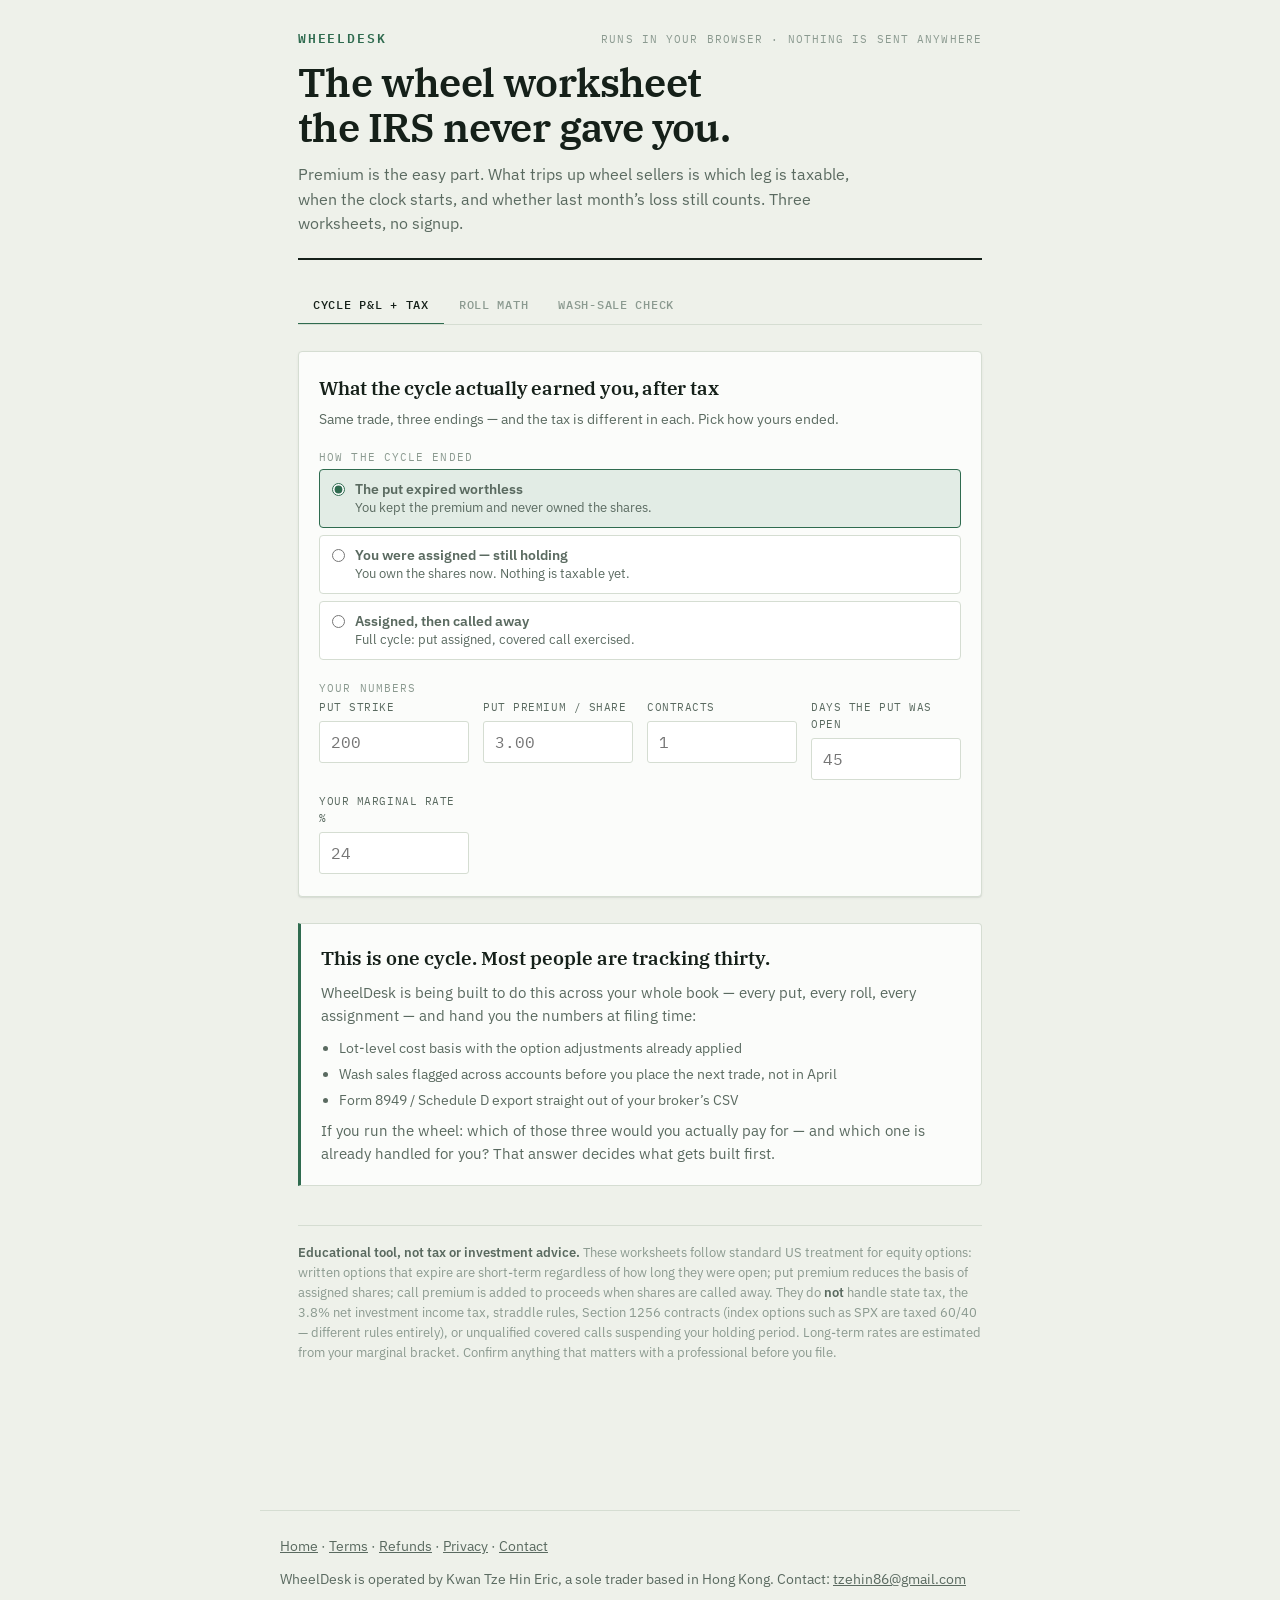
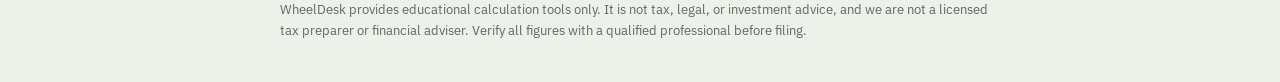
==== index.html @ e628de7b "WheelDesk site: calculators, terms, refunds, privacy, contact" ====
<!doctype html>
<html lang="en">
<head>
<meta charset="utf-8">
<meta name="viewport" content="width=device-width, initial-scale=1">
<meta name="description" content="WheelDesk — free calculators for options wheel traders: cost-basis after assignment, holding-period tax treatment, and a wash-sale checker that catches what your 1099-B misses.">
<title>WheelDesk</title>
<link rel="preconnect" href="https://fonts.googleapis.com">
<link rel="preconnect" href="https://fonts.gstatic.com" crossorigin>
<link rel="stylesheet" href="https://fonts.googleapis.com/css2?family=IBM+Plex+Mono:wght@400;500;600&family=IBM+Plex+Sans:wght@400;500;600&family=IBM+Plex+Serif:wght@500;600&display=swap">

<style>
/* ---------- tokens: light is the complete set ---------- */
:root{
  --paper:#eef1ea;          /* ledger paper, green-biased neutral */
  --sheet:#fbfcfa;
  --ink:#152019;
  --ink-2:#5a6a60;
  --ink-3:#8b9a90;
  --rule:#d5ddd2;
  --rule-2:#e6ebe2;
  --green:#2f6b4f;          /* accounting green */
  --green-soft:#e2ece5;
  --oxide:#a1381f;          /* form-stamp red, for tax owed */
  --oxide-soft:#f6e6e0;
  --field:#ffffff;
  --shadow:0 1px 0 rgba(21,32,25,.05), 0 1px 3px rgba(21,32,25,.06);
}
@media (prefers-color-scheme: dark){
  :root:not([data-theme="light"]){
    --paper:#0c110e;
    --sheet:#141b16;
    --ink:#e2e9e3;
    --ink-2:#94a49a;
    --ink-3:#6d7d73;
    --rule:#26312a;
    --rule-2:#1d2620;
    --green:#5aa77c;
    --green-soft:#16241c;
    --oxide:#e07e63;
    --oxide-soft:#2a1a15;
    --field:#0f1611;
    --shadow:0 1px 0 rgba(0,0,0,.3), 0 1px 3px rgba(0,0,0,.35);
  }
}
:root[data-theme="dark"]{
  --paper:#0c110e;
  --sheet:#141b16;
  --ink:#e2e9e3;
  --ink-2:#94a49a;
  --ink-3:#6d7d73;
  --rule:#26312a;
  --rule-2:#1d2620;
  --green:#5aa77c;
  --green-soft:#16241c;
  --oxide:#e07e63;
  --oxide-soft:#2a1a15;
  --field:#0f1611;
  --shadow:0 1px 0 rgba(0,0,0,.3), 0 1px 3px rgba(0,0,0,.35);
}

*{box-sizing:border-box}
body{
  margin:0;
  background:var(--paper);
  color:var(--ink);
  font-family:"IBM Plex Sans",-apple-system,BlinkMacSystemFont,"Segoe UI",Roboto,sans-serif;
  font-size:15px;
  line-height:1.55;
  -webkit-font-smoothing:antialiased;
}
.wrap{max-width:720px;margin:0 auto;padding:28px 18px 72px;display:flex;flex-direction:column;gap:26px}

/* ---------- masthead ---------- */
.mast{display:flex;flex-direction:column;gap:12px;padding-bottom:22px;border-bottom:2px solid var(--ink)}
.mast-top{display:flex;align-items:baseline;justify-content:space-between;gap:12px;flex-wrap:wrap}
.mark{
  font-family:"IBM Plex Mono",ui-monospace,monospace;font-weight:600;font-size:13px;
  letter-spacing:.14em;text-transform:uppercase;color:var(--green);
}
.stamp{
  font-family:"IBM Plex Mono",ui-monospace,monospace;font-size:11px;letter-spacing:.1em;
  text-transform:uppercase;color:var(--ink-3);
}
h1{
  font-family:"IBM Plex Serif",Georgia,serif;font-weight:600;
  font-size:clamp(28px,5.4vw,40px);line-height:1.12;letter-spacing:-.015em;
  margin:0;text-wrap:balance;
}
.dek{margin:0;color:var(--ink-2);font-size:16px;max-width:56ch}

/* ---------- tab bar ---------- */
.tabs{display:flex;gap:0;border-bottom:1px solid var(--rule);overflow-x:auto}
.tab{
  flex:0 0 auto;appearance:none;background:none;border:none;cursor:pointer;
  padding:11px 15px;margin-bottom:-1px;
  font-family:"IBM Plex Mono",ui-monospace,monospace;font-size:12px;font-weight:500;
  letter-spacing:.06em;text-transform:uppercase;color:var(--ink-3);
  border-bottom:2px solid transparent;white-space:nowrap;
}
.tab:hover{color:var(--ink-2)}
.tab[aria-selected="true"]{color:var(--ink);border-bottom-color:var(--green)}
.tab:focus-visible{outline:2px solid var(--green);outline-offset:-2px}

/* ---------- worksheet ---------- */
.sheet{
  background:var(--sheet);border:1px solid var(--rule);border-radius:4px;
  box-shadow:var(--shadow);padding:22px 20px;display:flex;flex-direction:column;gap:20px;
}
.sheet-head{display:flex;flex-direction:column;gap:5px}
.sheet-title{
  font-family:"IBM Plex Serif",Georgia,serif;font-size:19px;font-weight:600;margin:0;letter-spacing:-.01em;
}
.sheet-note{margin:0;font-size:13.5px;color:var(--ink-2)}

fieldset{border:none;margin:0;padding:0;display:flex;flex-direction:column;gap:9px}
legend{
  font-family:"IBM Plex Mono",ui-monospace,monospace;font-size:11px;letter-spacing:.1em;
  text-transform:uppercase;color:var(--ink-3);padding:0;margin-bottom:2px;
}
.paths{display:flex;flex-direction:column;gap:7px}
.path{
  display:flex;gap:10px;align-items:flex-start;padding:10px 12px;
  border:1px solid var(--rule);border-radius:4px;cursor:pointer;background:var(--field);
}
.path:hover{border-color:var(--ink-3)}
.path input{margin:3px 0 0;accent-color:var(--green);flex:0 0 auto}
.path b{display:block;font-weight:600;font-size:14px}
.path span{display:block;font-size:12.5px;color:var(--ink-2);line-height:1.4}
.path:has(input:checked){border-color:var(--green);background:var(--green-soft)}
.path:has(input:focus-visible){outline:2px solid var(--green);outline-offset:1px}

.grid{display:grid;grid-template-columns:repeat(auto-fit,minmax(150px,1fr));gap:13px 14px}
.f{display:flex;flex-direction:column;gap:5px}
.f label{
  font-family:"IBM Plex Mono",ui-monospace,monospace;font-size:11px;letter-spacing:.05em;
  text-transform:uppercase;color:var(--ink-2);
}
.f input{
  width:100%;padding:10px 11px;border:1px solid var(--rule);border-radius:3px;
  background:var(--field);color:var(--ink);font-size:16px;
  font-family:"IBM Plex Mono",ui-monospace,monospace;font-variant-numeric:tabular-nums;
}
.f input:focus-visible{outline:2px solid var(--green);outline-offset:-1px;border-color:var(--green)}

/* ---------- results: a numbered worksheet, like the form nobody gave you ---------- */
.result{display:none;flex-direction:column;gap:0;border-top:2px solid var(--ink);padding-top:14px}
.result.on{display:flex}
.line{
  display:grid;grid-template-columns:26px 1fr auto;gap:10px;align-items:baseline;
  padding:8px 0;border-bottom:1px solid var(--rule-2);
}
.line:last-of-type{border-bottom:none}
.ln{
  font-family:"IBM Plex Mono",ui-monospace,monospace;font-size:11px;color:var(--ink-3);
  font-variant-numeric:tabular-nums;
}
.lbl{font-size:14px;color:var(--ink-2)}
.lbl small{display:block;font-size:11.5px;color:var(--ink-3);line-height:1.35}
.val{
  font-family:"IBM Plex Mono",ui-monospace,monospace;font-variant-numeric:tabular-nums;
  font-weight:500;font-size:15px;text-align:right;white-space:nowrap;
}
.line.total{border-top:1px solid var(--rule);border-bottom:none;margin-top:4px;padding-top:12px}
.line.total .lbl{color:var(--ink);font-weight:600;font-size:14px}
.line.total .val{font-size:24px;font-weight:600;letter-spacing:-.02em}
.pos{color:var(--green)} .neg{color:var(--oxide)}

.verdict{
  margin-top:14px;padding:13px 15px;border-left:3px solid var(--green);
  background:var(--green-soft);font-size:14px;border-radius:0 3px 3px 0;
}
.verdict.warn{border-left-color:var(--oxide);background:var(--oxide-soft)}
.verdict b{font-weight:600}
.flag{
  margin-top:9px;padding:11px 13px;border:1px dashed var(--oxide);border-radius:3px;
  font-size:13px;color:var(--ink);background:var(--oxide-soft);
}
.flag strong{
  font-family:"IBM Plex Mono",ui-monospace,monospace;font-size:11px;letter-spacing:.08em;
  text-transform:uppercase;color:var(--oxide);display:block;margin-bottom:3px;
}

/* ---------- closing ---------- */
.cta{
  border:1px solid var(--rule);border-left:3px solid var(--green);border-radius:0 4px 4px 0;
  background:var(--sheet);padding:20px;display:flex;flex-direction:column;gap:9px;
}
.cta h2{font-family:"IBM Plex Serif",Georgia,serif;font-size:19px;margin:0;font-weight:600}
.cta p{margin:0;color:var(--ink-2);font-size:14.5px}
.cta ul{margin:2px 0 0;padding-left:18px;color:var(--ink-2);font-size:14px;display:flex;flex-direction:column;gap:4px}
.foot{
  font-size:12.5px;color:var(--ink-3);line-height:1.6;border-top:1px solid var(--rule);padding-top:16px;
}
.foot b{color:var(--ink-2);font-weight:600}
.hidden{display:none !important}
@media (prefers-reduced-motion:reduce){*{animation:none !important;transition:none !important}}
</style>

<div class="wrap">

  <header class="mast">
    <div class="mast-top">
      <span class="mark">WheelDesk</span>
      <span class="stamp">Runs in your browser · nothing is sent anywhere</span>
    </div>
    <h1>The wheel worksheet the IRS never gave you.</h1>
    <p class="dek">Premium is the easy part. What trips up wheel sellers is which leg is taxable, when the clock starts, and whether last month&rsquo;s loss still counts. Three worksheets, no signup.</p>
  </header>

  <div class="tabs" role="tablist">
    <button class="tab" role="tab" aria-selected="true" data-panel="p-cycle">Cycle P&amp;L + tax</button>
    <button class="tab" role="tab" aria-selected="false" data-panel="p-roll">Roll math</button>
    <button class="tab" role="tab" aria-selected="false" data-panel="p-wash">Wash-sale check</button>
  </div>

  <!-- ============ 1. CYCLE ============ -->
  <section class="sheet" id="p-cycle" role="tabpanel">
    <div class="sheet-head">
      <h2 class="sheet-title">What the cycle actually earned you, after tax</h2>
      <p class="sheet-note">Same trade, three endings &mdash; and the tax is different in each. Pick how yours ended.</p>
    </div>

    <fieldset>
      <legend>How the cycle ended</legend>
      <div class="paths">
        <label class="path"><input type="radio" name="path" value="expired" checked>
          <span><b>The put expired worthless</b><span>You kept the premium and never owned the shares.</span></span></label>
        <label class="path"><input type="radio" name="path" value="holding">
          <span><b>You were assigned &mdash; still holding</b><span>You own the shares now. Nothing is taxable yet.</span></span></label>
        <label class="path"><input type="radio" name="path" value="full">
          <span><b>Assigned, then called away</b><span>Full cycle: put assigned, covered call exercised.</span></span></label>
      </div>
    </fieldset>

    <fieldset>
      <legend>Your numbers</legend>
      <div class="grid">
        <div class="f"><label for="pk">Put strike</label><input id="pk" type="number" step="any" inputmode="decimal" placeholder="200"></div>
        <div class="f"><label for="pp">Put premium / share</label><input id="pp" type="number" step="any" inputmode="decimal" placeholder="3.00"></div>
        <div class="f cc"><label for="ck">Call strike</label><input id="ck" type="number" step="any" inputmode="decimal" placeholder="210"></div>
        <div class="f cc"><label for="cp">Call premium / share</label><input id="cp" type="number" step="any" inputmode="decimal" placeholder="2.50"></div>
        <div class="f mkt"><label for="mk">Share price today</label><input id="mk" type="number" step="any" inputmode="decimal" placeholder="196"></div>
        <div class="f"><label for="nc">Contracts</label><input id="nc" type="number" step="1" inputmode="numeric" placeholder="1"></div>
        <div class="f"><label for="dd" id="dd_lbl">Days in the trade</label><input id="dd" type="number" step="1" inputmode="numeric" placeholder="45"></div>
        <div class="f"><label for="mr">Your marginal rate %</label><input id="mr" type="number" step="any" inputmode="decimal" placeholder="24"></div>
      </div>
    </fieldset>

    <div class="result" id="cycle_out">
      <div class="line"><span class="ln">1</span><span class="lbl">Premium collected</span><span class="val" id="o_prem">&mdash;</span></div>
      <div class="line" id="row_basis"><span class="ln">2</span><span class="lbl">Cost basis per share<small>Strike minus the put premium &mdash; the premium is not separate income once you&rsquo;re assigned.</small></span><span class="val" id="o_basis">&mdash;</span></div>
      <div class="line" id="row_proceeds"><span class="ln">3</span><span class="lbl">Proceeds per share<small>Call strike plus the call premium.</small></span><span class="val" id="o_proceeds">&mdash;</span></div>
      <div class="line"><span class="ln">4</span><span class="lbl" id="o_gain_lbl">Realized capital gain</span><span class="val" id="o_gain">&mdash;</span></div>
      <div class="line"><span class="ln">5</span><span class="lbl">Holding period</span><span class="val" id="o_hold">&mdash;</span></div>
      <div class="line"><span class="ln">6</span><span class="lbl">Rate applied</span><span class="val" id="o_rate">&mdash;</span></div>
      <div class="line"><span class="ln">7</span><span class="lbl" id="o_tax_lbl">Estimated tax owed</span><span class="val neg" id="o_tax">&mdash;</span></div>
      <div class="line"><span class="ln">8</span><span class="lbl">Annualized return on capital tied up</span><span class="val" id="o_ann">&mdash;</span></div>
      <div class="line total"><span class="ln">9</span><span class="lbl" id="o_net_lbl">Keep after tax</span><span class="val" id="o_net">&mdash;</span></div>
      <div class="verdict" id="o_verdict"></div>
      <div id="o_flags"></div>
    </div>
  </section>

  <!-- ============ 2. ROLL ============ -->
  <section class="sheet hidden" id="p-roll" role="tabpanel">
    <div class="sheet-head">
      <h2 class="sheet-title">Is this roll paying you, or are you paying it?</h2>
      <p class="sheet-note">Closing the old contract and opening the next one are two separate trades. The credit is what you keep; the annualized number is what makes it comparable.</p>
    </div>

    <fieldset>
      <legend>The roll</legend>
      <div class="grid">
        <div class="f"><label for="r_bb">Cost to buy back / share</label><input id="r_bb" type="number" step="any" inputmode="decimal" placeholder="4.20"></div>
        <div class="f"><label for="r_cr">Credit on the new leg / share</label><input id="r_cr" type="number" step="any" inputmode="decimal" placeholder="5.10"></div>
        <div class="f"><label for="r_k">New strike</label><input id="r_k" type="number" step="any" inputmode="decimal" placeholder="195"></div>
        <div class="f"><label for="r_d">Days to the new expiry</label><input id="r_d" type="number" step="1" inputmode="numeric" placeholder="30"></div>
        <div class="f"><label for="r_n">Contracts</label><input id="r_n" type="number" step="1" inputmode="numeric" placeholder="1"></div>
        <div class="f"><label for="r_pc">Premium banked so far / share</label><input id="r_pc" type="number" step="any" inputmode="decimal" placeholder="6.80"></div>
      </div>
    </fieldset>

    <div class="result" id="roll_out">
      <div class="line"><span class="ln">1</span><span class="lbl">Net credit per share</span><span class="val" id="r_ps">&mdash;</span></div>
      <div class="line"><span class="ln">2</span><span class="lbl">Realized now on the close<small>Buying back the old contract closes it today &mdash; that gain or loss lands in this tax year.</small></span><span class="val" id="r_closed">&mdash;</span></div>
      <div class="line"><span class="ln">3</span><span class="lbl">Collateral committed</span><span class="val" id="r_coll">&mdash;</span></div>
      <div class="line"><span class="ln">4</span><span class="lbl">Annualized yield on that collateral</span><span class="val" id="r_ann">&mdash;</span></div>
      <div class="line"><span class="ln">5</span><span class="lbl">Break-even if assigned<small>New strike less every dollar of premium you&rsquo;ve banked on this position.</small></span><span class="val" id="r_be">&mdash;</span></div>
      <div class="line total"><span class="ln">6</span><span class="lbl">Net on the roll</span><span class="val" id="r_net">&mdash;</span></div>
      <div class="verdict" id="r_verdict"></div>
      <div id="r_flags"></div>
    </div>
  </section>

  <!-- ============ 3. WASH SALE ============ -->
  <section class="sheet hidden" id="p-wash" role="tabpanel">
    <div class="sheet-head">
      <h2 class="sheet-title">Does the loss still count this year?</h2>
      <p class="sheet-note">Take a loss, then get back into the same ticker within 30 days &mdash; including by assignment on a new put &mdash; and the loss is deferred, not deleted. It moves into the new lot&rsquo;s basis.</p>
    </div>

    <fieldset>
      <legend>The loss</legend>
      <div class="grid">
        <div class="f"><label for="w_d1">Date you sold at a loss</label><input id="w_d1" type="date"></div>
        <div class="f"><label for="w_amt">Loss amount ($)</label><input id="w_amt" type="number" step="any" inputmode="decimal" placeholder="1400"></div>
        <div class="f"><label for="w_s1">Shares sold</label><input id="w_s1" type="number" step="1" inputmode="numeric" placeholder="100"></div>
      </div>
    </fieldset>

    <fieldset>
      <legend>Getting back in</legend>
      <div class="grid">
        <div class="f"><label for="w_d2">Date you re-acquired</label><input id="w_d2" type="date"></div>
        <div class="f"><label for="w_s2">Shares re-acquired</label><input id="w_s2" type="number" step="1" inputmode="numeric" placeholder="100"></div>
      </div>
      <p class="sheet-note">Assigned on a put counts as re-acquiring &mdash; use the assignment date. So does a buy in your IRA, or your spouse&rsquo;s account.</p>
    </fieldset>

    <div class="result" id="wash_out">
      <div class="line"><span class="ln">1</span><span class="lbl">Wash-sale window</span><span class="val" id="w_win">&mdash;</span></div>
      <div class="line"><span class="ln">2</span><span class="lbl">Days between the two trades</span><span class="val" id="w_gap">&mdash;</span></div>
      <div class="line"><span class="ln">3</span><span class="lbl">Shares matched<small>Only the replaced shares are hit &mdash; a partial buy-back disallows a proportional slice.</small></span><span class="val" id="w_match">&mdash;</span></div>
      <div class="line"><span class="ln">4</span><span class="lbl">Loss you can still deduct this year</span><span class="val pos" id="w_ok">&mdash;</span></div>
      <div class="line total"><span class="ln">5</span><span class="lbl">Loss deferred into the new basis</span><span class="val" id="w_def">&mdash;</span></div>
      <div class="verdict" id="w_verdict"></div>
      <div id="w_flags"></div>
    </div>
  </section>

  <div class="cta">
    <h2>This is one cycle. Most people are tracking thirty.</h2>
    <p>WheelDesk is being built to do this across your whole book &mdash; every put, every roll, every assignment &mdash; and hand you the numbers at filing time:</p>
    <ul>
      <li>Lot-level cost basis with the option adjustments already applied</li>
      <li>Wash sales flagged across accounts before you place the next trade, not in April</li>
      <li>Form 8949 / Schedule D export straight out of your broker&rsquo;s CSV</li>
    </ul>
    <p>If you run the wheel: which of those three would you actually pay for &mdash; and which one is already handled for you? That answer decides what gets built first.</p>
  </div>

  <p class="foot">
    <b>Educational tool, not tax or investment advice.</b> These worksheets follow standard US treatment for equity options: written options that expire are short-term regardless of how long they were open; put premium reduces the basis of assigned shares; call premium is added to proceeds when shares are called away. They do <b>not</b> handle state tax, the 3.8% net investment income tax, straddle rules, Section 1256 contracts (index options such as SPX are taxed 60/40 &mdash; different rules entirely), or unqualified covered calls suspending your holding period. Long-term rates are estimated from your marginal bracket. Confirm anything that matters with a professional before you file.
  </p>

</div>

<script>
(function(){
  "use strict";
  var $ = function(id){ return document.getElementById(id); };
  var num = function(id){ var v = parseFloat($(id).value); return isFinite(v) ? v : 0; };

  var money = function(v, dp){
    var d = dp === undefined ? 0 : dp;
    return (v < 0 ? "−$" : "$") + Math.abs(v).toLocaleString("en-US",{minimumFractionDigits:d, maximumFractionDigits:d});
  };
  var pct = function(v){ return v.toFixed(1) + "%"; };
  var sign = function(el, v){ el.className = "val " + (v < 0 ? "neg" : "pos"); };

  /* Long-term rate estimated from the marginal bracket. Rough by design, and labelled as such. */
  function ltRate(marginal){
    if(!marginal) return 0;
    if(marginal <= 12) return 0;
    if(marginal <= 35) return 15;
    return 20;
  }
  function verdict(el, html, warn){
    el.innerHTML = html;
    el.className = "verdict" + (warn ? " warn" : "");
  }
  function flag(container, title, body){
    var d = document.createElement("div");
    d.className = "flag";
    d.innerHTML = "<strong>" + title + "</strong>" + body;
    container.appendChild(d);
  }

  /* ---------------- tabs ---------------- */
  var tabs = Array.prototype.slice.call(document.querySelectorAll(".tab"));
  tabs.forEach(function(t){
    t.addEventListener("click", function(){
      tabs.forEach(function(x){
        x.setAttribute("aria-selected", String(x === t));
        $(x.getAttribute("data-panel")).classList.toggle("hidden", x !== t);
      });
    });
  });

  /* ---------------- 1. cycle ---------------- */
  var paths = Array.prototype.slice.call(document.querySelectorAll('input[name="path"]'));
  function currentPath(){
    for(var i=0;i<paths.length;i++){ if(paths[i].checked) return paths[i].value; }
    return "expired";
  }

  function syncCycleFields(){
    var p = currentPath();
    document.querySelectorAll("#p-cycle .cc").forEach(function(el){ el.classList.toggle("hidden", p !== "full"); });
    document.querySelectorAll("#p-cycle .mkt").forEach(function(el){ el.classList.toggle("hidden", p !== "holding"); });
    $("dd_lbl").textContent = p === "expired" ? "Days the put was open"
      : p === "holding" ? "Days since assignment" : "Days you held the shares";
    $("row_basis").classList.toggle("hidden", p === "expired");
    $("row_proceeds").classList.toggle("hidden", p !== "full");
  }

  function calcCycle(){
    var p = currentPath();
    var pk = num("pk"), pp = num("pp"), ck = num("ck"), cp = num("cp"), mk = num("mk");
    var n = num("nc") || 1, d = num("dd"), mr = num("mr");
    var sh = 100 * n;
    var out = $("cycle_out"), flags = $("o_flags");
    flags.innerHTML = "";

    var ready = p === "expired" ? (pk > 0 && pp > 0 && d > 0)
              : p === "holding" ? (pk > 0 && pp > 0)
              : (pk > 0 && pp > 0 && ck > 0 && d > 0);
    if(!ready){ out.classList.remove("on"); return; }
    out.classList.add("on");

    var prem = (pp + (p === "full" ? cp : 0)) * sh;
    var basis = pk - pp;
    $("o_prem").textContent = money(prem);
    $("o_prem").className = "val pos";
    $("o_basis").textContent = "$" + basis.toFixed(2);
    $("o_basis").className = "val";

    if(p === "expired"){
      /* A written option that expires is always a short-term gain, however long it was open. */
      var gain = pp * sh;
      var tax = gain * mr / 100;
      var collateral = pk * sh;
      var ann = collateral > 0 && d > 0 ? (gain / collateral) * (365 / d) * 100 : 0;

      $("o_gain_lbl").textContent = "Realized capital gain";
      $("o_gain").textContent = money(gain); sign($("o_gain"), gain);
      $("o_hold").textContent = "Short-term";
      $("o_rate").textContent = mr ? pct(mr) + " ordinary" : "—";
      $("o_tax_lbl").textContent = "Estimated tax owed";
      $("o_tax").textContent = money(tax);
      $("o_tax").className = "val neg";
      $("o_ann").textContent = pct(ann);
      $("o_net_lbl").textContent = "Keep after tax";
      $("o_net").textContent = money(gain - tax); sign($("o_net"), gain - tax);

      verdict($("o_verdict"),
        "Held it " + d + " days, but that doesn't matter here: <b>a written option you let expire is short-term, always</b>. There is no long-term rate on premium. The " +
        money(tax) + " is the part most wheel sellers never set aside.", false);
      if(mr && mr >= 32){
        flag(flags, "Worth checking", "At your bracket the 3.8% net investment income tax may apply on top &mdash; roughly " + money(gain * 0.038) + " more. Not included above.");
      }

    } else if(p === "holding"){
      /* Assignment is not a taxable event. This is the line item people get wrong most often. */
      var unreal = mk > 0 ? (mk - basis) * sh : 0;
      $("o_gain_lbl").textContent = "Realized capital gain";
      $("o_gain").textContent = money(0);
      $("o_gain").className = "val";
      $("o_hold").textContent = d > 365 ? "Long-term so far" : "Short-term so far (" + (d ? 365 - d : 365) + "d to go)";
      $("o_rate").textContent = "n/a — nothing realized";
      $("o_tax_lbl").textContent = "Taxable this year";
      $("o_tax").textContent = money(0);
      $("o_tax").className = "val";
      $("o_ann").textContent = "—";
      $("o_net_lbl").textContent = mk > 0 ? "Unrealized on the shares" : "Taxable this year";
      $("o_net").textContent = mk > 0 ? money(unreal) : money(0);
      sign($("o_net"), mk > 0 ? unreal : 0);

      verdict($("o_verdict"),
        "<b>Assignment is not a taxable event.</b> You owe nothing on that " + money(pp * sh) +
        " of put premium yet &mdash; it disappeared into your basis of $" + basis.toFixed(2) +
        " a share and stays there until you sell. Your broker's 1099-B may still show the raw strike as your basis; that is the error that overstates your gain." +
        (d > 0 && d <= 365 ? " Long-term rates start on day 366 — " + (365 - d) + " days out." : ""), false);
      if(mk > 0 && mk < basis){
        flag(flags, "Sitting on a loss", "You're " + money((basis - mk) * sh) + " under water. If you sell here and get assigned again on a new put within 30 days, that loss is deferred, not deducted — run the wash-sale worksheet before you place it.");
      }

    } else {
      /* Full cycle: put assigned, then called away. */
      var proceeds = ck + cp;
      var g = (proceeds - basis) * sh;
      var lt = d > 365;
      var rate = lt ? ltRate(mr) : mr;
      /* A loss isn't taxed — it offsets other gains, so it's worth the same rate back to you. */
      var t2 = g * rate / 100;
      var cap = basis * sh;
      var ann2 = cap > 0 && d > 0 ? (g / cap) * (365 / d) * 100 : 0;

      $("o_proceeds").textContent = "$" + proceeds.toFixed(2);
      $("o_proceeds").className = "val";
      $("o_gain_lbl").textContent = "Realized capital gain";
      $("o_gain").textContent = money(g); sign($("o_gain"), g);
      $("o_hold").textContent = lt ? "Long-term (>1 yr)" : "Short-term";
      $("o_rate").textContent = !mr ? "—" : lt ? pct(rate) + " long-term (est.)" : pct(rate) + " ordinary";
      $("o_tax_lbl").textContent = g >= 0 ? "Estimated tax owed" : "Tax the loss saves you";
      $("o_tax").textContent = money(Math.abs(t2));
      $("o_tax").className = "val " + (g >= 0 ? "neg" : "pos");
      $("o_ann").textContent = pct(ann2);
      $("o_net_lbl").textContent = g >= 0 ? "Keep after tax" : "Net loss, after the offset";
      $("o_net").textContent = money(g - t2); sign($("o_net"), g - t2);

      if(g >= 0){
        verdict($("o_verdict"),
          "One gain of " + money(g) + ", not two. The " + money(prem) + " of premium isn't taxed separately &mdash; the put premium came off your basis, the call premium went onto your proceeds, and this single line is what reaches Schedule D." +
          (lt ? " Over a year, so it's taxed at the long-term rate." : " Under a year, so it's ordinary income at your full marginal rate."), false);
      } else {
        verdict($("o_verdict"),
          "The cycle closed at a loss of " + money(-g) + " even though you collected " + money(prem) +
          " in premium. Premium doesn't stop the shares from falling." +
          (rate ? " The loss isn't wasted &mdash; it offsets other gains, so it's worth about " + money(-t2) +
          " back to you, and up to $3,000 a year can go against ordinary income." : ""), true);
        flag(flags, "Check before your next trade",
          "Sell another put on this ticker and get assigned within 30 days and this " + money(-g) +
          " loss is disallowed for the year — it shifts into the new lot's basis. Run the wash-sale worksheet.");
      }
      if(ck < pk){
        flag(flags, "Unqualified covered call risk",
          "You wrote the call below your put strike, so it was likely in the money when sold. Deep-in-the-money covered calls are <em>unqualified</em>: they suspend the holding-period clock on your shares, which can knock a long-term gain back to short-term.");
      }
      if(ck < basis){
        flag(flags, "Called away below basis",
          "The call strike is under your $" + basis.toFixed(2) + " basis, so assignment locks in a loss no matter how much premium you collected.");
      }
    }
  }

  ["pk","pp","ck","cp","mk","nc","dd","mr"].forEach(function(id){ $(id).addEventListener("input", calcCycle); });
  paths.forEach(function(r){ r.addEventListener("change", function(){ syncCycleFields(); calcCycle(); }); });
  syncCycleFields();

  /* ---------------- 2. roll ---------------- */
  function calcRoll(){
    var bb = num("r_bb"), cr = num("r_cr"), k = num("r_k"), d = num("r_d"), n = num("r_n") || 1, banked = num("r_pc");
    var out = $("roll_out"), flags = $("r_flags");
    flags.innerHTML = "";
    if(!(k > 0 && d > 0 && (bb > 0 || cr > 0))){ out.classList.remove("on"); return; }
    out.classList.add("on");

    var sh = 100 * n;
    var ps = cr - bb;
    var net = ps * sh;
    var coll = k * sh;
    var ann = (ps / k) * (365 / d) * 100;
    var be = k - banked - cr;

    $("r_ps").textContent = "$" + ps.toFixed(2); sign($("r_ps"), ps);
    $("r_closed").textContent = money(-bb * sh, 0);
    $("r_closed").className = "val neg";
    $("r_coll").textContent = money(coll);
    $("r_coll").className = "val";
    $("r_ann").textContent = pct(ann); sign($("r_ann"), ann);
    $("r_be").textContent = "$" + be.toFixed(2);
    $("r_be").className = "val";
    $("r_net").textContent = money(net); sign($("r_net"), net);

    if(net >= 0){
      verdict($("r_verdict"),
        "<b>Net credit.</b> You're paid " + money(net) + " to push the deadline out " + d + " days &mdash; " + pct(ann) +
        " annualized on the " + money(coll) + " you're tying up. That's the number to compare against just taking assignment and writing calls instead.", false);
    } else {
      verdict($("r_verdict"),
        "<b>Net debit.</b> This roll costs you " + money(-net) + ". You're paying to avoid assignment, not earning. Worth it only if you'd rather not own the shares at $" +
        k.toFixed(2) + " &mdash; otherwise taking assignment and selling calls is the cheaper path.", true);
    }
    flag(flags, "Tax note",
      "The buy-back closes the old contract today, so its gain or loss is realized in this tax year even though the position feels continuous. If you closed it at a loss and the new contract is close in strike and expiry, that loss can be caught by the wash-sale rule and pushed into the new position.");
  }
  ["r_bb","r_cr","r_k","r_d","r_n","r_pc"].forEach(function(id){ $(id).addEventListener("input", calcRoll); });

  /* ---------------- 3. wash sale ---------------- */
  function parseDay(v){
    if(!v) return null;
    var p = v.split("-");
    if(p.length !== 3) return null;
    var dt = new Date(Date.UTC(+p[0], +p[1] - 1, +p[2]));
    return isNaN(dt.getTime()) ? null : dt;
  }
  function fmtDay(dt){
    return dt.toLocaleDateString("en-US", { month:"short", day:"numeric", year:"numeric", timeZone:"UTC" });
  }
  function shift(dt, days){ return new Date(dt.getTime() + days * 86400000); }

  function calcWash(){
    var d1 = parseDay($("w_d1").value), d2 = parseDay($("w_d2").value);
    var amt = num("w_amt"), s1 = num("w_s1"), s2 = num("w_s2");
    var out = $("wash_out"), flags = $("w_flags");
    flags.innerHTML = "";
    if(!d1 || !d2 || amt <= 0 || s1 <= 0){ out.classList.remove("on"); return; }
    out.classList.add("on");

    var gap = Math.round((d2.getTime() - d1.getTime()) / 86400000);
    var inWindow = Math.abs(gap) <= 30;
    var matched = Math.min(s2 > 0 ? s2 : s1, s1);
    var deferred = inWindow ? amt * (matched / s1) : 0;
    var deductible = amt - deferred;

    $("w_win").textContent = fmtDay(shift(d1, -30)) + " – " + fmtDay(shift(d1, 30));
    $("w_win").className = "val";
    $("w_gap").textContent = (gap === 0 ? "same day" : Math.abs(gap) + " days " + (gap > 0 ? "after" : "before"));
    $("w_gap").className = "val " + (inWindow ? "neg" : "pos");
    $("w_match").textContent = inWindow ? matched.toLocaleString("en-US") + " of " + s1.toLocaleString("en-US") : "0 of " + s1.toLocaleString("en-US");
    $("w_match").className = "val";
    $("w_ok").textContent = money(deductible);
    $("w_ok").className = "val pos";
    $("w_def").textContent = money(deferred);
    sign($("w_def"), deferred > 0 ? -1 : 1);

    if(!inWindow){
      verdict($("w_verdict"),
        "<b>Clear.</b> You got back in " + Math.abs(gap) + " days " + (gap > 0 ? "after" : "before") +
        " the loss &mdash; outside the 61-day window &mdash; so the full " + money(amt) + " is deductible this year.", false);
    } else {
      verdict($("w_verdict"),
        "<b>Wash sale.</b> " + money(deferred) + " of the loss is disallowed for this year. It isn't lost: it's added to the cost basis of the replacement shares, and your holding period on them starts back at the original purchase date. You get the deduction when you finally sell those and stay out for 31 days." +
        (deductible > 0 ? " The other " + money(deductible) + " still counts now, because you only replaced " + matched + " of " + s1 + " shares." : ""), true);
      flag(flags, "The part brokers miss",
        "Your 1099-B only reports wash sales inside that one account. Re-buying in an IRA, in a second brokerage, or in your spouse's account is still a wash sale &mdash; and the IRA version is permanent: the basis adjustment has nowhere to live, so that loss is gone for good.");
    }
  }
  ["w_d1","w_d2","w_amt","w_s1","w_s2"].forEach(function(id){
    $(id).addEventListener("input", calcWash);
    $(id).addEventListener("change", calcWash);
  });
})();
</script>
<footer style="max-width:760px;margin:64px auto 40px;padding:24px 20px 0;border-top:1px solid var(--rule,#d5ddd2);font:400 14px/1.6 'IBM Plex Sans',system-ui,sans-serif;color:var(--ink-2,#5a6a60)">
  <p style="margin:0 0 10px">
    <a href="./" style="color:inherit">Home</a> &middot;
    <a href="./terms.html" style="color:inherit">Terms</a> &middot;
    <a href="./refunds.html" style="color:inherit">Refunds</a> &middot;
    <a href="./privacy.html" style="color:inherit">Privacy</a> &middot;
    <a href="./contact.html" style="color:inherit">Contact</a>
  </p>
  <p style="margin:0">WheelDesk is operated by Kwan Tze Hin Eric, a sole trader based in Hong Kong. Contact: <a href="mailto:tzehin86@gmail.com" style="color:inherit">tzehin86@gmail.com</a></p>
  <p style="margin:10px 0 0;font-size:13px">WheelDesk provides educational calculation tools only. It is not tax, legal, or investment advice, and we are not a licensed tax preparer or financial adviser. Verify all figures with a qualified professional before filing.</p>
</footer>
</body>
</html>
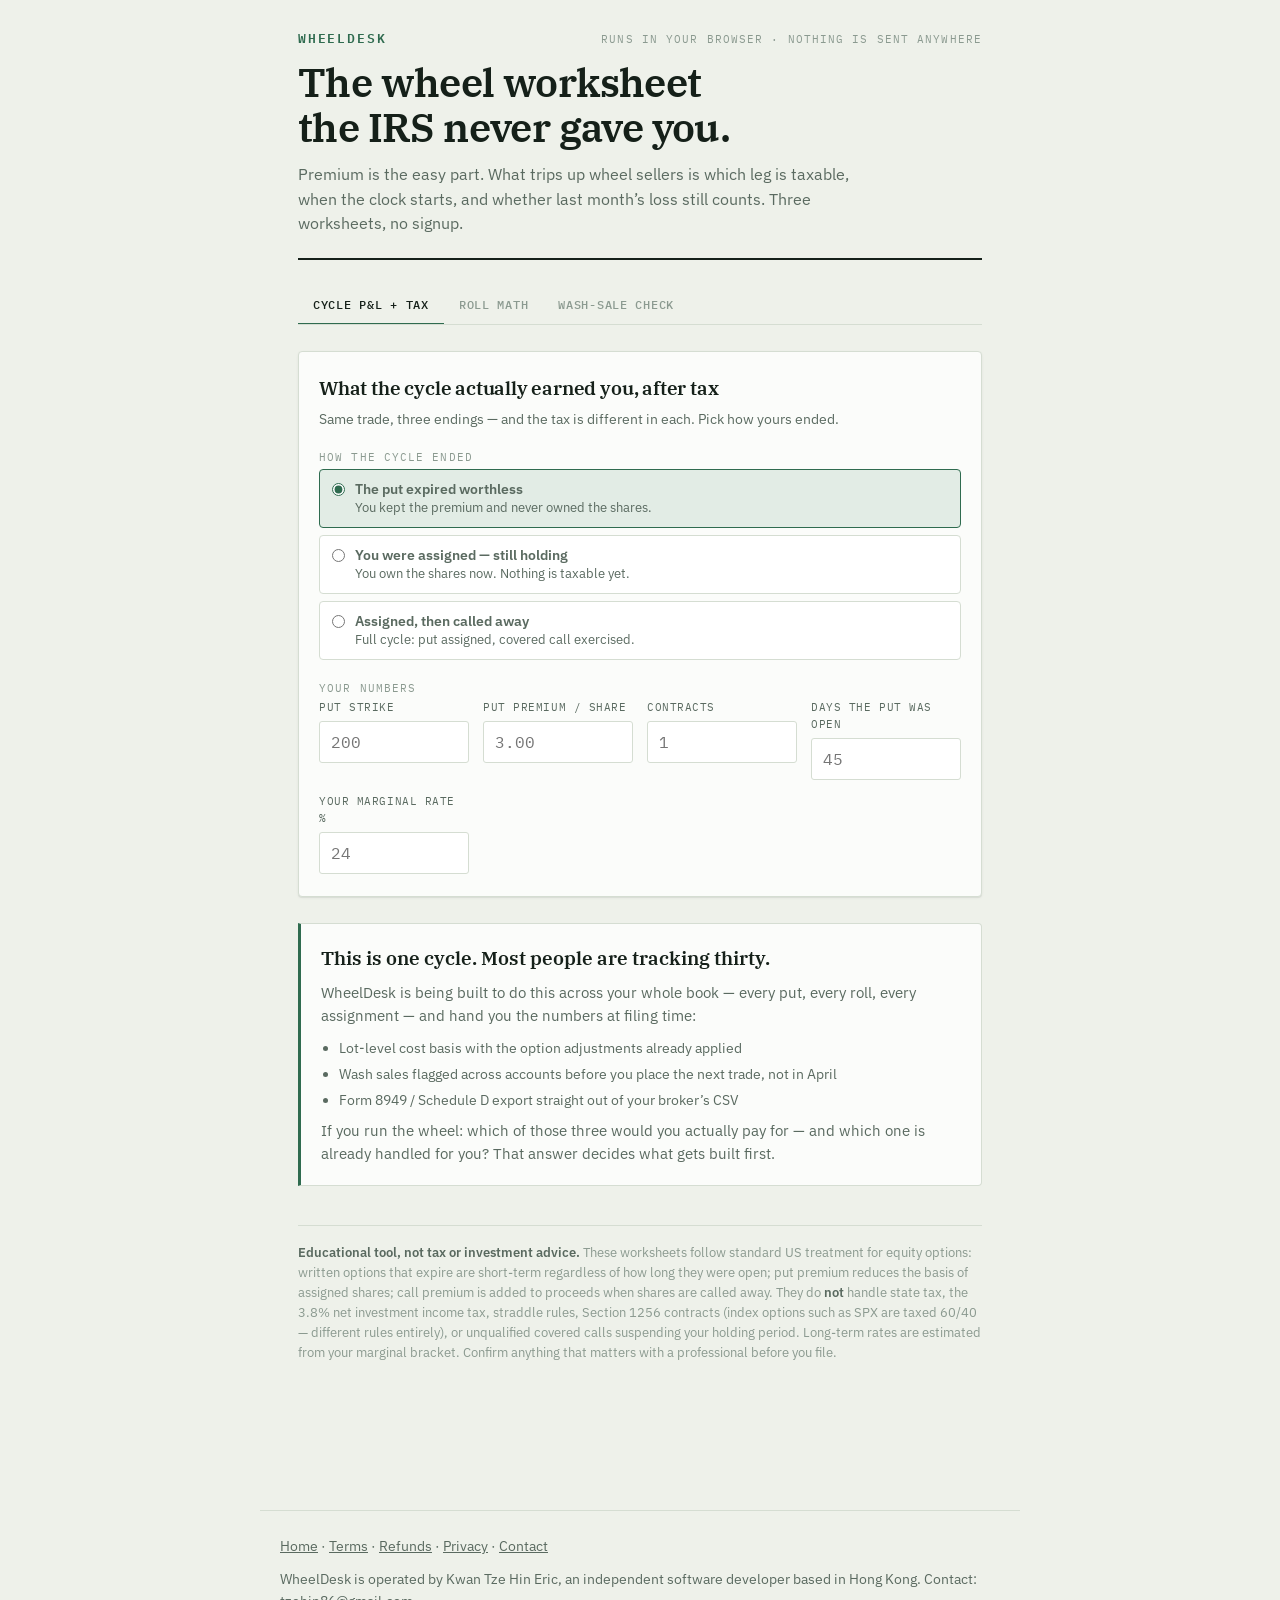
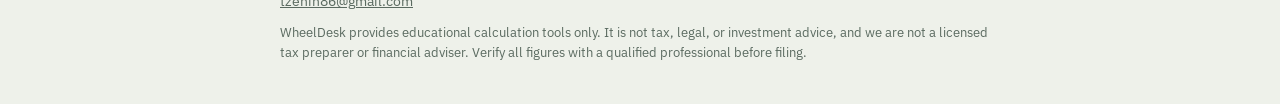
==== commit 2ba3bc7e: "Describe operator accurately: independent developer, not sole trader" ====
--- a/index.html
+++ b/index.html
@@ -632,7 +632,7 @@
     <a href="./privacy.html" style="color:inherit">Privacy</a> &middot;
     <a href="./contact.html" style="color:inherit">Contact</a>
   </p>
-  <p style="margin:0">WheelDesk is operated by Kwan Tze Hin Eric, a sole trader based in Hong Kong. Contact: <a href="mailto:tzehin86@gmail.com" style="color:inherit">tzehin86@gmail.com</a></p>
+  <p style="margin:0">WheelDesk is operated by Kwan Tze Hin Eric, an independent software developer based in Hong Kong. Contact: <a href="mailto:tzehin86@gmail.com" style="color:inherit">tzehin86@gmail.com</a></p>
   <p style="margin:10px 0 0;font-size:13px">WheelDesk provides educational calculation tools only. It is not tax, legal, or investment advice, and we are not a licensed tax preparer or financial adviser. Verify all figures with a qualified professional before filing.</p>
 </footer>
 </body>
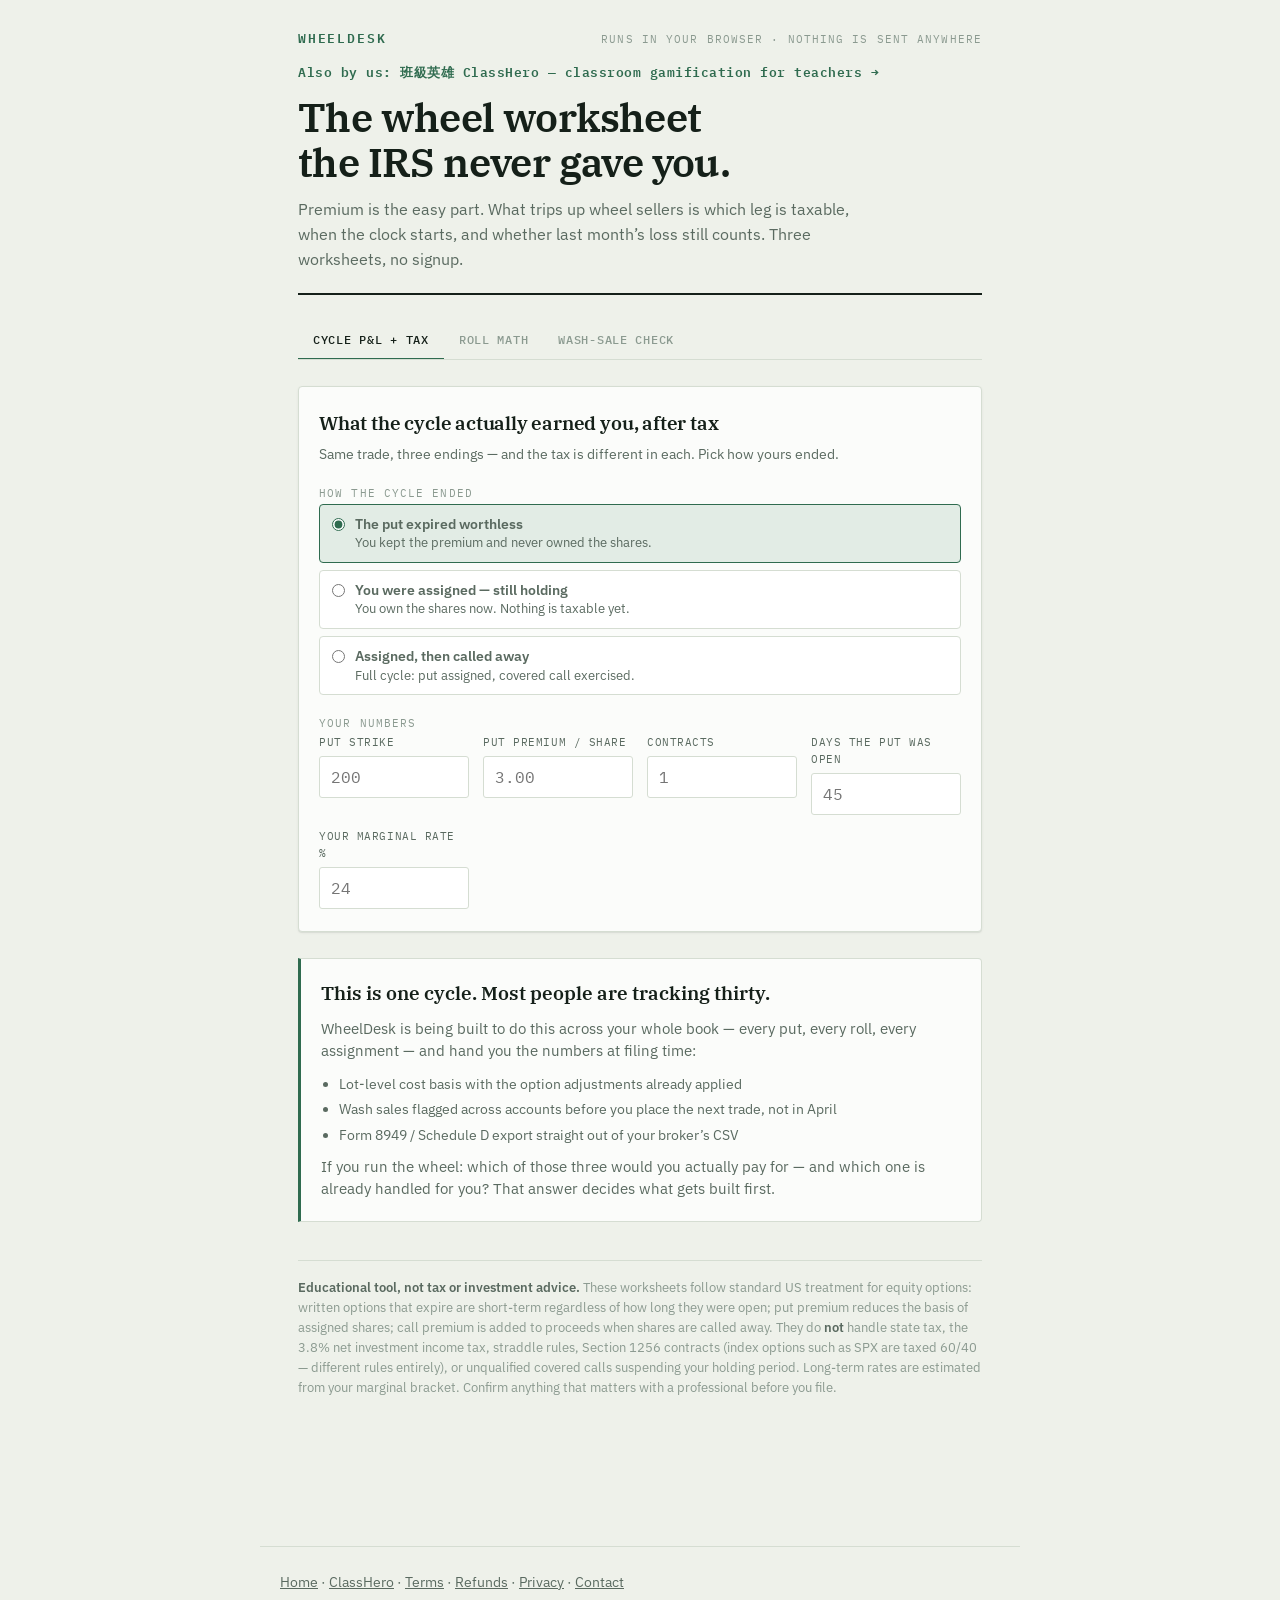
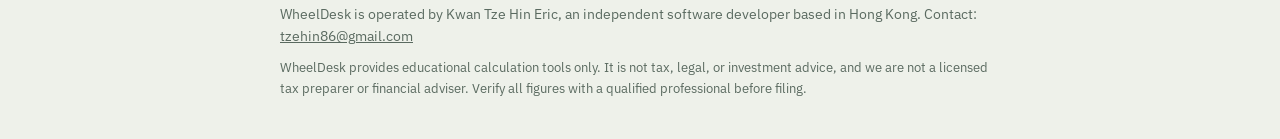
==== commit fd8b48f1: "Add ClassHero product page and update terms/refunds/privacy for Stripe review Co-Authored-By: Claude" ====
--- a/index.html
+++ b/index.html
@@ -4,7 +4,13 @@
 <meta charset="utf-8">
 <meta name="viewport" content="width=device-width, initial-scale=1">
 <meta name="description" content="WheelDesk — free calculators for options wheel traders: cost-basis after assignment, holding-period tax treatment, and a wash-sale checker that catches what your 1099-B misses.">
-<title>WheelDesk</title>
+<link rel="canonical" href="https://tzehin86-ui.github.io/">
+<meta property="og:title" content="WheelDesk — wheel strategy tax calculator, cost basis &amp; wash sale checker">
+<meta property="og:description" content="Free calculators for the options wheel: what the cycle earned after tax, adjusted cost basis after assignment, and a wash-sale checker that catches what your 1099-B misses. Runs in your browser.">
+<meta property="og:type" content="website">
+<meta property="og:url" content="https://tzehin86-ui.github.io/">
+<meta name="twitter:card" content="summary">
+<title>WheelDesk — Wheel Strategy Tax &amp; Wash-Sale Calculator</title>
 <link rel="preconnect" href="https://fonts.googleapis.com">
 <link rel="preconnect" href="https://fonts.gstatic.com" crossorigin>
 <link rel="stylesheet" href="https://fonts.googleapis.com/css2?family=IBM+Plex+Mono:wght@400;500;600&family=IBM+Plex+Sans:wght@400;500;600&family=IBM+Plex+Serif:wght@500;600&display=swap">
@@ -204,6 +210,7 @@
       <span class="mark">WheelDesk</span>
       <span class="stamp">Runs in your browser · nothing is sent anywhere</span>
     </div>
+    <p style="margin:0"><a href="./classhero.html" style="color:var(--green);font-weight:600;text-decoration:none;font-family:'IBM Plex Mono',ui-monospace,monospace;font-size:12.5px;letter-spacing:.04em">Also by us: 班級英雄 ClassHero — classroom gamification for teachers &rarr;</a></p>
     <h1>The wheel worksheet the IRS never gave you.</h1>
     <p class="dek">Premium is the easy part. What trips up wheel sellers is which leg is taxable, when the clock starts, and whether last month&rsquo;s loss still counts. Three worksheets, no signup.</p>
   </header>
@@ -627,6 +634,7 @@
 <footer style="max-width:760px;margin:64px auto 40px;padding:24px 20px 0;border-top:1px solid var(--rule,#d5ddd2);font:400 14px/1.6 'IBM Plex Sans',system-ui,sans-serif;color:var(--ink-2,#5a6a60)">
   <p style="margin:0 0 10px">
     <a href="./" style="color:inherit">Home</a> &middot;
+    <a href="./classhero.html" style="color:inherit">ClassHero</a> &middot;
     <a href="./terms.html" style="color:inherit">Terms</a> &middot;
     <a href="./refunds.html" style="color:inherit">Refunds</a> &middot;
     <a href="./privacy.html" style="color:inherit">Privacy</a> &middot;
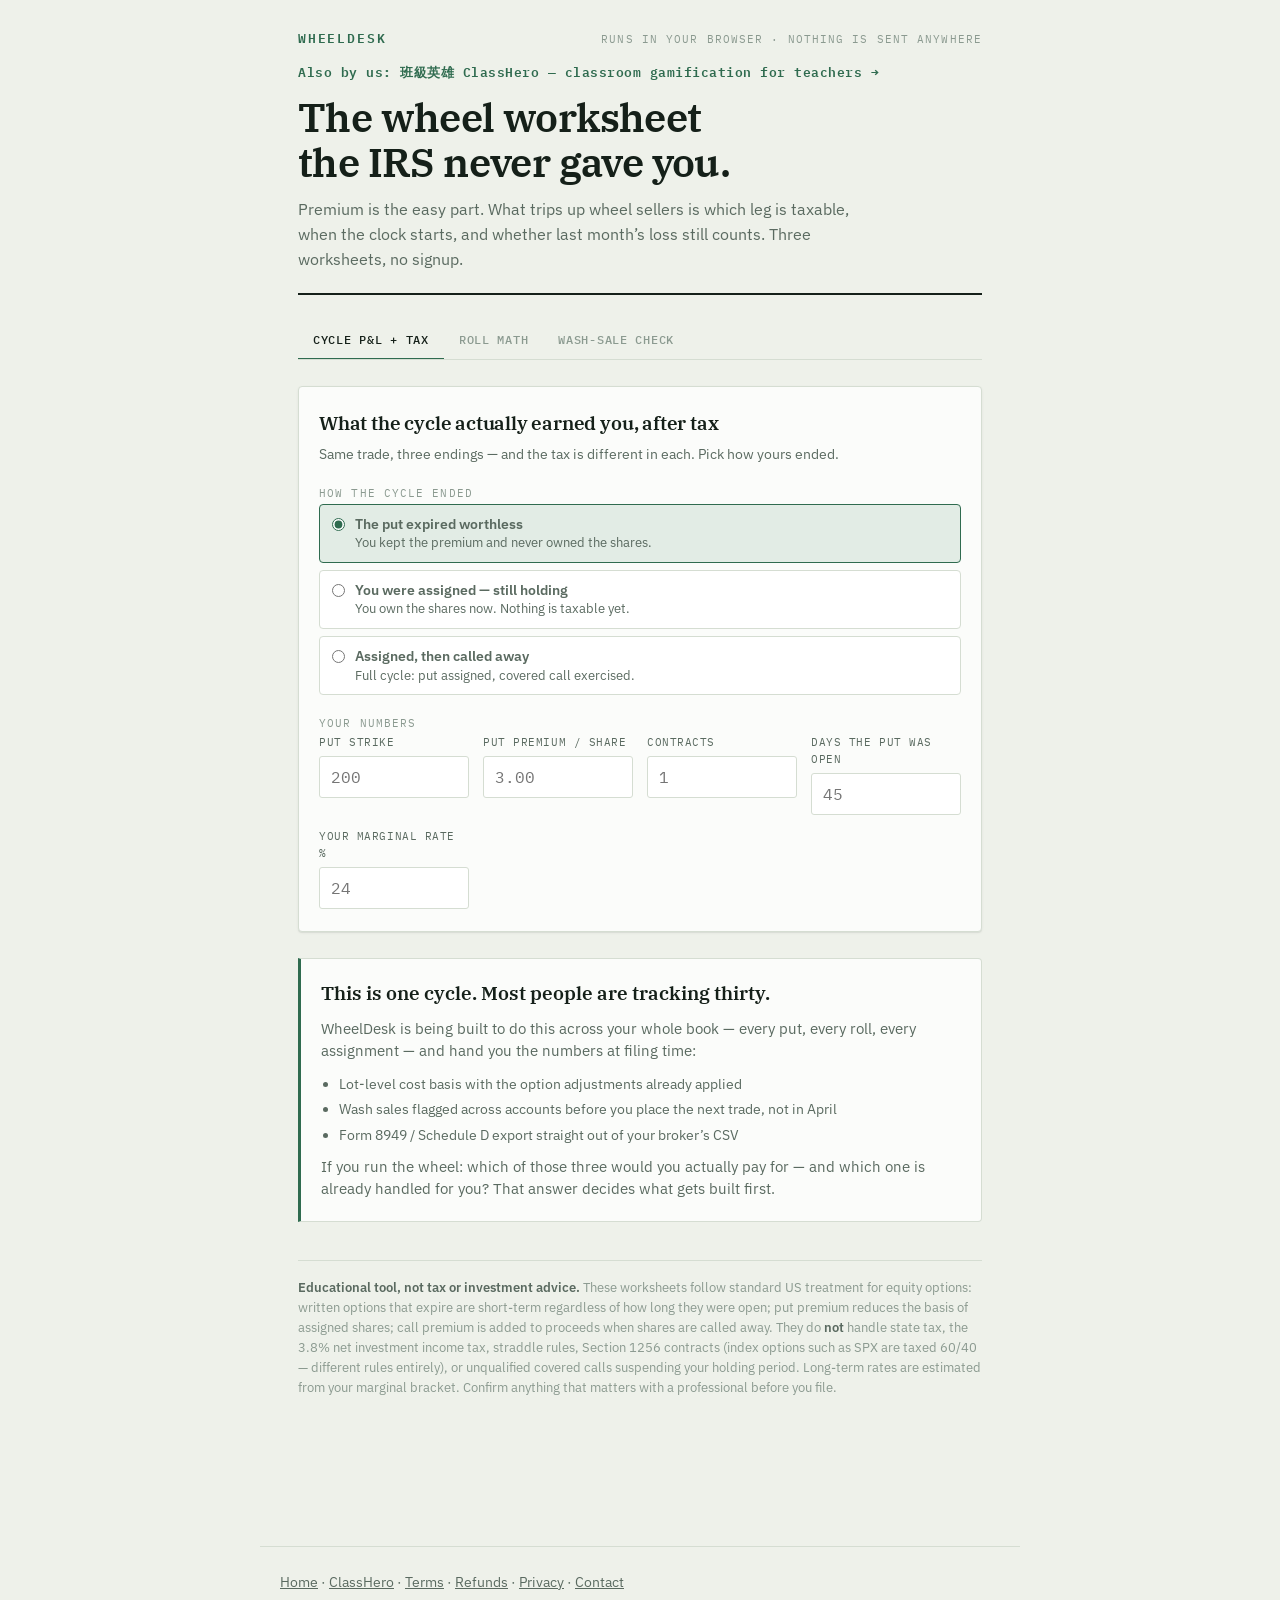
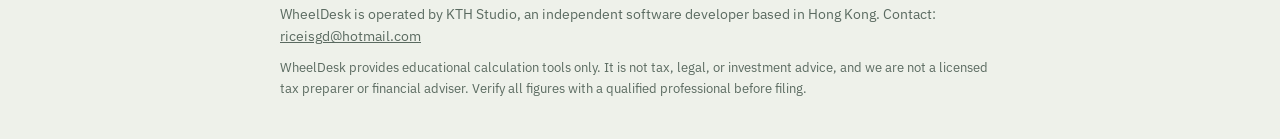
==== commit 7f7ad02b: "Public contact: KTH Studio, riceisgd@hotmail.com Co-Authored-By: Claude Opus 5.5 <noreply@anthropic." ====
--- a/index.html
+++ b/index.html
@@ -640,7 +640,7 @@
     <a href="./privacy.html" style="color:inherit">Privacy</a> &middot;
     <a href="./contact.html" style="color:inherit">Contact</a>
   </p>
-  <p style="margin:0">WheelDesk is operated by Kwan Tze Hin Eric, an independent software developer based in Hong Kong. Contact: <a href="mailto:tzehin86@gmail.com" style="color:inherit">tzehin86@gmail.com</a></p>
+  <p style="margin:0">WheelDesk is operated by KTH Studio, an independent software developer based in Hong Kong. Contact: <a href="mailto:riceisgd@hotmail.com" style="color:inherit">riceisgd@hotmail.com</a></p>
   <p style="margin:10px 0 0;font-size:13px">WheelDesk provides educational calculation tools only. It is not tax, legal, or investment advice, and we are not a licensed tax preparer or financial adviser. Verify all figures with a qualified professional before filing.</p>
 </footer>
 </body>
